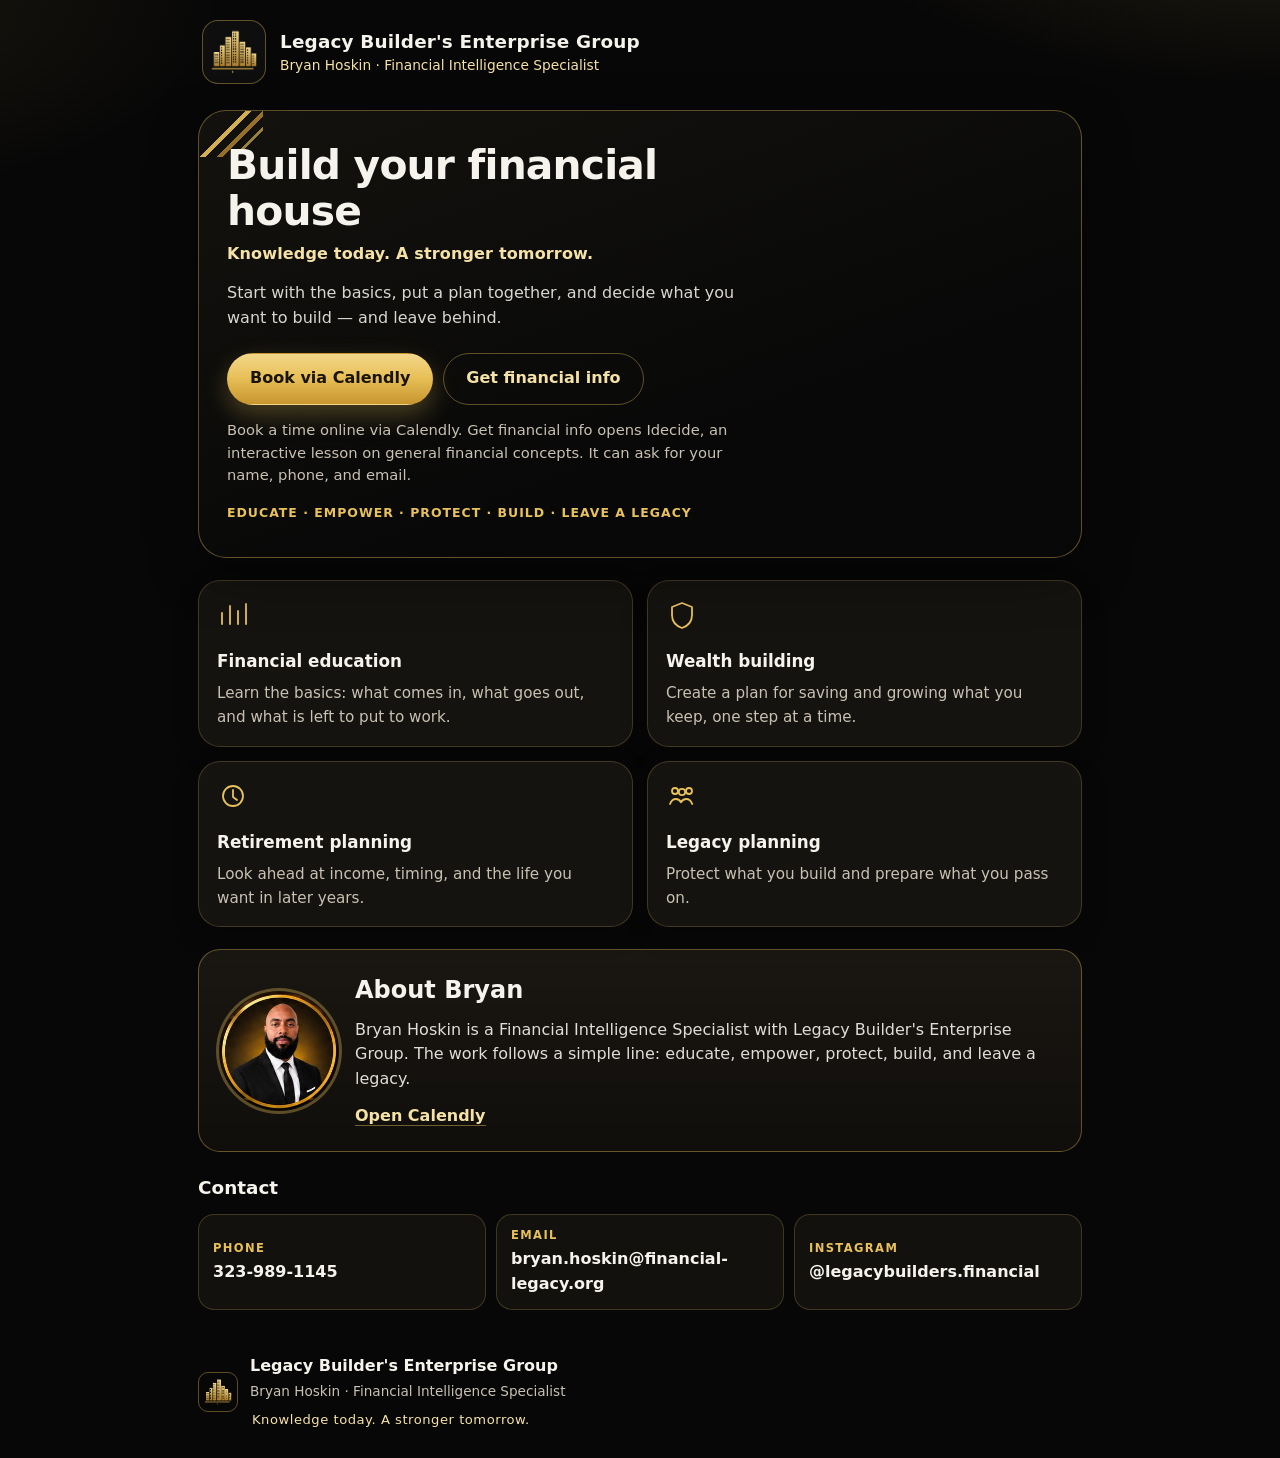
==== index.html @ 6935b5b0 "Publish Legacy Builders landing (Bryan Hoskin)" ====
<!DOCTYPE html>
<html lang="en">
<head>
  <meta charset="utf-8" />
  <meta name="viewport" content="width=device-width, initial-scale=1" />
  <title>Legacy Builder's Enterprise Group | Bryan Hoskin</title>
  <meta name="description" content="Legacy Builder's Enterprise Group — Bryan Hoskin, Financial Intelligence Specialist. Build your financial house. Book a time or open a short interactive lesson." />
  <meta name="theme-color" content="#070707" />
  <link rel="icon" href="assets/logo.png" />
  <link rel="stylesheet" href="styles.css" />
</head>
<body>
  <header class="top">
    <img class="logo" src="assets/logo.png" width="72" height="72" alt="Legacy Builder's Enterprise Group" />
    <div class="brand">
      <p class="brand-name">Legacy Builder's Enterprise Group</p>
      <p class="brand-sub">Bryan Hoskin · Financial Intelligence Specialist</p>
    </div>
  </header>

  <main>
    <section class="hero">
      <div class="hero-copy">
        <h1>Build your financial house</h1>
        <p class="slogan-line">Knowledge today. A stronger tomorrow.</p>
        <p class="lede">
          Start with the basics, put a plan together, and decide what you want to build — and leave behind.
        </p>
        <div class="cta-row">
          <a id="book-cta" class="btn btn-primary" href="https://calendly.com/bryan-hoskin-financial-legacy" target="_blank" rel="noopener noreferrer">
            Book via Calendly
          </a>
          <a id="info-cta" class="btn btn-secondary" href="https://umustsee.net/KSC9WF" target="_blank" rel="noopener noreferrer">
            Get financial info
          </a>
        </div>
        <p class="cta-note">
          Book a time online via Calendly. Get financial info opens Idecide, an interactive lesson on general financial concepts. It can ask for your name, phone, and email.
        </p>
        <p class="pillars">Educate · Empower · Protect · Build · Leave a Legacy</p>
      </div>
    </section>

    <section class="cards" aria-label="How we can help">
      <article class="card">
        <svg class="icon" viewBox="0 0 32 32" aria-hidden="true">
          <path d="M5 25V14M13 25V7M21 25V12M29 25V5" />
        </svg>
        <h2>Financial education</h2>
        <p>Learn the basics: what comes in, what goes out, and what is left to put to work.</p>
      </article>
      <article class="card">
        <svg class="icon" viewBox="0 0 32 32" aria-hidden="true">
          <path d="M16 4l10 4v8c0 7-4.2 11-10 13C10.2 27 6 23 6 16V8l10-4z" />
        </svg>
        <h2>Wealth building</h2>
        <p>Create a plan for saving and growing what you keep, one step at a time.</p>
      </article>
      <article class="card">
        <svg class="icon" viewBox="0 0 32 32" aria-hidden="true">
          <circle cx="16" cy="16" r="10" />
          <path d="M16 10v7l4 3" />
        </svg>
        <h2>Retirement planning</h2>
        <p>Look ahead at income, timing, and the life you want in later years.</p>
      </article>
      <article class="card">
        <svg class="icon" viewBox="0 0 32 32" aria-hidden="true">
          <circle cx="9" cy="11" r="3" />
          <circle cx="23" cy="11" r="3" />
          <circle cx="16" cy="12" r="3.2" />
          <path d="M4 24c1.2-3.4 3.4-5 6-5s4 1.4 5 3.2C16 20.4 17.6 19 20.2 19s4.8 1.6 6 5" />
        </svg>
        <h2>Legacy planning</h2>
        <p>Protect what you build and prepare what you pass on.</p>
      </article>
    </section>

    <section class="about">
      <img class="portrait" src="assets/headshot.png" width="132" height="132" alt="Bryan Hoskin" />
      <div>
        <h2>About Bryan</h2>
        <p>
          Bryan Hoskin is a Financial Intelligence Specialist with Legacy Builder's Enterprise Group.
          The work follows a simple line: educate, empower, protect, build, and leave a legacy.
        </p>
        <a id="book-link" class="link" href="https://calendly.com/bryan-hoskin-financial-legacy" target="_blank" rel="noopener noreferrer">Open Calendly</a>
      </div>
    </section>

    <section class="contact" aria-labelledby="contact-heading">
      <h2 id="contact-heading">Contact</h2>
      <div class="contact-row">
        <a id="phone-link" class="contact-link" href="tel:+13239891145">
          <span class="contact-k">Phone</span>
          <span id="phone-text" class="contact-v">323-989-1145</span>
        </a>
        <a id="email-link" class="contact-link" href="mailto:bryan.hoskin@financial-legacy.org">
          <span class="contact-k">Email</span>
          <span id="email-text" class="contact-v">bryan.hoskin@financial-legacy.org</span>
        </a>
        <a id="instagram-link" class="contact-link" href="https://www.instagram.com/legacybuilders.financial/" target="_blank" rel="noopener noreferrer">
          <span class="contact-k">Instagram</span>
          <span id="instagram-text" class="contact-v">@legacybuilders.financial</span>
        </a>
      </div>
    </section>
  </main>

  <footer class="foot">
    <img src="assets/logo.png" width="40" height="40" alt="" />
    <div>
      <p class="foot-brand">Legacy Builder's Enterprise Group</p>
      <p class="foot-copy">Bryan Hoskin · Financial Intelligence Specialist</p>
      <p class="foot-slogan"><span>Knowledge today. A stronger tomorrow.</span></p>
    </div>
  </footer>

  <script src="config.js"></script>
  <script src="main.js"></script>
</body>
</html>
---- styles.css ----
:root {
  --black: #070707;
  --black-2: #12110d;
  --panel: #14130f;
  --gold: #e8c15a;
  --gold-2: #f6e2a6;
  --gold-deep: #a67c2d;
  --white: #f6f3ec;
  --muted: #c9c1b2;
  --line: rgba(232, 193, 90, 0.38);
  --shadow: 0 18px 50px rgba(0, 0, 0, 0.35);
  --radius: 22px;
  font-family: "Segoe UI", system-ui, -apple-system, Roboto, Helvetica, Arial, sans-serif;
  color-scheme: dark;
}

* { box-sizing: border-box; }
html, body { margin: 0; padding: 0; }
html { -webkit-text-size-adjust: 100%; }
body {
  color: var(--white);
  background:
    radial-gradient(900px 420px at 100% -10%, rgba(232, 193, 90, 0.16), transparent 55%),
    radial-gradient(700px 380px at -10% 0%, rgba(232, 193, 90, 0.08), transparent 50%),
    var(--black);
  min-height: 100vh;
  line-height: 1.55;
  overflow-x: hidden;
}
img { max-width: 100%; }
a { color: inherit; }
::selection { background: rgba(232, 193, 90, 0.35); color: var(--white); }

.top {
  display: flex;
  align-items: center;
  gap: 14px;
  padding: 20px 22px 8px;
  max-width: 920px;
  margin: 0 auto;
}
.logo {
  width: 64px;
  height: 64px;
  flex: 0 0 auto;
  border-radius: 16px;
  background: rgba(255, 255, 255, 0.03);
  border: 1px solid var(--line);
  padding: 6px;
}
.brand { min-width: 0; }
.brand-name {
  margin: 0;
  font-weight: 800;
  letter-spacing: 0.01em;
  color: var(--white);
  font-size: clamp(0.98rem, 2.8vw, 1.15rem);
  line-height: 1.25;
}
.brand-sub {
  margin: 3px 0 0;
  color: var(--gold-2);
  font-size: 0.86rem;
  line-height: 1.35;
}

main {
  max-width: 920px;
  margin: 0 auto;
  padding: 8px 18px 36px;
}

.hero {
  position: relative;
  margin-top: 10px;
  padding: 22px 20px 26px;
  background:
    linear-gradient(160deg, rgba(20, 19, 15, 0.96) 0%, rgba(8, 8, 8, 0.94) 70%);
  color: var(--white);
  border-radius: calc(var(--radius) + 6px);
  border: 1px solid var(--line);
  box-shadow: var(--shadow);
  overflow: hidden;
}
.hero::before {
  content: "";
  position: absolute;
  top: 0;
  left: 0;
  width: 64px;
  height: 46px;
  z-index: 0;
  background:
    linear-gradient(135deg, transparent 42%, var(--gold) 42%, var(--gold) 48%, transparent 48%),
    linear-gradient(135deg, transparent 58%, var(--gold-deep) 58%, var(--gold-deep) 63%, transparent 63%),
    linear-gradient(135deg, transparent 72%, rgba(232, 193, 90, 0.7) 72%, rgba(232, 193, 90, 0.7) 76%, transparent 76%);
  opacity: 0.9;
  pointer-events: none;
}
.hero-copy { position: relative; z-index: 1; }
.hero h1 {
  margin: 0 0 8px;
  font-size: clamp(1.7rem, 6vw, 2.55rem);
  line-height: 1.12;
  letter-spacing: -0.02em;
  max-width: 16ch;
}
.slogan-line {
  margin: 0 0 14px;
  color: var(--gold-2);
  font-weight: 700;
  letter-spacing: 0.01em;
}
.lede {
  margin: 0 0 22px;
  color: rgba(246, 243, 236, 0.88);
  max-width: 38rem;
}
.cta-row {
  display: flex;
  flex-direction: column;
  align-items: stretch;
  gap: 10px;
}
.btn {
  display: inline-flex;
  align-items: center;
  justify-content: center;
  min-height: 52px;
  padding: 0 22px;
  border-radius: 999px;
  font-weight: 800;
  text-decoration: none;
  text-align: center;
  border: 1px solid transparent;
  transition: transform 0.15s ease, box-shadow 0.15s ease, background 0.15s ease, border-color 0.15s ease;
}
.btn:focus-visible,
.contact-link:focus-visible,
.link:focus-visible {
  outline: 2px solid var(--gold-2);
  outline-offset: 3px;
}
.btn-primary {
  background: linear-gradient(180deg, #f3d78a, var(--gold) 45%, #c9962e);
  color: #1a1408;
  box-shadow: 0 10px 24px rgba(232, 193, 90, 0.28);
}
.btn-primary:hover { transform: translateY(-1px); }
.btn-primary:active { transform: translateY(0); }
.btn-secondary {
  background: transparent;
  color: var(--gold-2);
  border-color: var(--line);
}
.btn-secondary:hover { background: rgba(232, 193, 90, 0.08); }
.cta-note {
  margin: 14px 0 0;
  color: var(--muted);
  font-size: 0.92rem;
  max-width: 40rem;
}
.pillars {
  margin: 16px 0 0;
  color: var(--gold);
  font-size: 0.78rem;
  font-weight: 700;
  letter-spacing: 0.08em;
  text-transform: uppercase;
}

.cards {
  display: grid;
  grid-template-columns: 1fr;
  gap: 14px;
  margin: 22px 0;
}
.card {
  background: var(--panel);
  border: 1px solid rgba(232, 193, 90, 0.22);
  border-radius: var(--radius);
  padding: 18px 18px 16px;
  box-shadow: 0 8px 24px rgba(0, 0, 0, 0.22);
}
.icon {
  width: 32px;
  height: 32px;
  stroke: var(--gold);
  fill: none;
  stroke-width: 1.8;
  stroke-linecap: round;
  stroke-linejoin: round;
  margin-bottom: 10px;
}
.card h2 {
  margin: 0 0 8px;
  font-size: 1.05rem;
  color: var(--white);
}
.card p { margin: 0; color: var(--muted); font-size: 0.95rem; }

.about {
  display: flex;
  flex-direction: column;
  align-items: center;
  text-align: center;
  gap: 16px;
  background: linear-gradient(180deg, #1a1712, #100e0b);
  border-radius: var(--radius);
  padding: 22px 20px;
  border: 1px solid var(--line);
}
.portrait {
  width: 120px;
  height: 120px;
  border-radius: 50%;
  object-fit: cover;
  flex: 0 0 auto;
  box-shadow: 0 0 0 3px rgba(232, 193, 90, 0.35);
}
.about h2 { margin: 0 0 8px; color: var(--white); }
.about p { margin: 0 0 12px; color: rgba(246, 243, 236, 0.9); }
.link {
  color: var(--gold-2);
  font-weight: 700;
  text-decoration: none;
  border-bottom: 1px solid rgba(232, 193, 90, 0.45);
}
.link:hover { color: var(--white); }

.contact { margin-top: 22px; }
.contact h2 {
  margin: 0 0 12px;
  font-size: 1.15rem;
}
.contact-row {
  display: grid;
  grid-template-columns: 1fr;
  gap: 10px;
}
.contact-link {
  display: flex;
  flex-direction: column;
  gap: 2px;
  min-height: 52px;
  justify-content: center;
  text-decoration: none;
  background: var(--black-2);
  border: 1px solid rgba(232, 193, 90, 0.22);
  border-radius: 16px;
  padding: 12px 14px;
}
.contact-link:hover { border-color: var(--gold); }
.contact-k {
  color: var(--gold);
  font-size: 0.72rem;
  font-weight: 800;
  letter-spacing: 0.12em;
  text-transform: uppercase;
}
.contact-v {
  color: var(--white);
  font-weight: 700;
  overflow-wrap: anywhere;
}

.foot {
  max-width: 920px;
  margin: 0 auto 28px;
  padding: 8px 18px 0;
  display: flex;
  gap: 12px;
  align-items: center;
  color: var(--muted);
}
.foot img {
  width: 40px;
  height: 40px;
  border-radius: 10px;
  border: 1px solid var(--line);
  padding: 4px;
  flex: 0 0 auto;
}
.foot-brand { margin: 0; font-weight: 700; color: var(--white); }
.foot-copy { margin: 2px 0 0; font-size: 0.85rem; }
.foot-slogan {
  margin: 8px 0 0;
  font-size: 0.82rem;
  letter-spacing: 0.04em;
  color: var(--gold-2);
}
.foot-slogan span {
  display: inline-block;
  padding: 0 2px;
}

@media (min-width: 560px) {
  .cta-row { flex-direction: row; flex-wrap: wrap; align-items: center; }
  .btn { width: auto; }
}
@media (min-width: 720px) {
  .cards { grid-template-columns: 1fr 1fr; }
  .about {
    flex-direction: row;
    text-align: left;
    align-items: center;
  }
  .contact-row { grid-template-columns: 1fr 1fr; }
  .hero { padding: 32px 28px 34px; }
  }
@media (min-width: 880px) {
  .hero-copy { max-width: 32rem; }
  .contact-row { grid-template-columns: repeat(3, 1fr); }
}

@media (prefers-reduced-motion: reduce) {
  .btn { transition: none; }
  .btn-primary:hover { transform: none; }
}
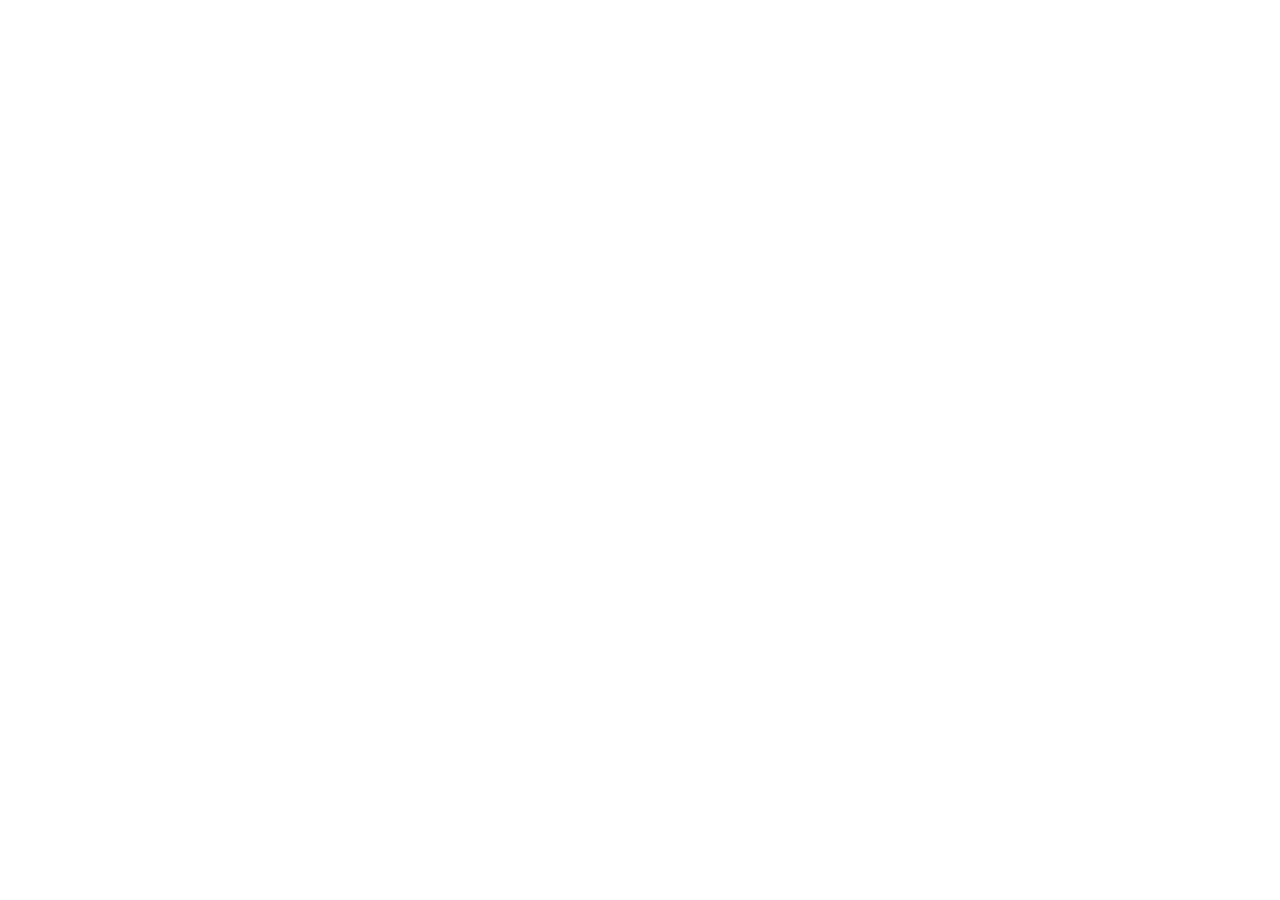
==== commit 1a1a6721: "Redirect to org Pages site Point jahshuamaxwell.github.io/legacy-builders to https://legacy-builders" ====
--- a/index.html
+++ b/index.html
@@ -3,120 +3,21 @@
 <head>
   <meta charset="utf-8" />
   <meta name="viewport" content="width=device-width, initial-scale=1" />
-  <title>Legacy Builder's Enterprise Group | Bryan Hoskin</title>
-  <meta name="description" content="Legacy Builder's Enterprise Group — Bryan Hoskin, Financial Intelligence Specialist. Build your financial house. Book a time or open a short interactive lesson." />
-  <meta name="theme-color" content="#070707" />
-  <link rel="icon" href="assets/logo.png" />
-  <link rel="stylesheet" href="styles.css" />
+  <title>Moved — Legacy Builder's Enterprise Group</title>
+  <meta http-equiv="refresh" content="0; url=https://legacy-builders-financial.github.io/" />
+  <link rel="canonical" href="https://legacy-builders-financial.github.io/" />
+  <script>location.replace("https://legacy-builders-financial.github.io/");</script>
+  <style>
+    body { font-family: system-ui, sans-serif; background: #070707; color: #f6f3ec;
+      display: flex; min-height: 100vh; align-items: center; justify-content: center; margin: 0; }
+    a { color: #e8c15a; }
+    .box { text-align: center; padding: 2rem; max-width: 28rem; }
+  </style>
 </head>
 <body>
-  <header class="top">
-    <img class="logo" src="assets/logo.png" width="72" height="72" alt="Legacy Builder's Enterprise Group" />
-    <div class="brand">
-      <p class="brand-name">Legacy Builder's Enterprise Group</p>
-      <p class="brand-sub">Bryan Hoskin · Financial Intelligence Specialist</p>
-    </div>
-  </header>
-
-  <main>
-    <section class="hero">
-      <div class="hero-copy">
-        <h1>Build your financial house</h1>
-        <p class="slogan-line">Knowledge today. A stronger tomorrow.</p>
-        <p class="lede">
-          Start with the basics, put a plan together, and decide what you want to build — and leave behind.
-        </p>
-        <div class="cta-row">
-          <a id="book-cta" class="btn btn-primary" href="https://calendly.com/bryan-hoskin-financial-legacy" target="_blank" rel="noopener noreferrer">
-            Book via Calendly
-          </a>
-          <a id="info-cta" class="btn btn-secondary" href="https://umustsee.net/KSC9WF" target="_blank" rel="noopener noreferrer">
-            Get financial info
-          </a>
-        </div>
-        <p class="cta-note">
-          Book a time online via Calendly. Get financial info opens Idecide, an interactive lesson on general financial concepts. It can ask for your name, phone, and email.
-        </p>
-        <p class="pillars">Educate · Empower · Protect · Build · Leave a Legacy</p>
-      </div>
-    </section>
-
-    <section class="cards" aria-label="How we can help">
-      <article class="card">
-        <svg class="icon" viewBox="0 0 32 32" aria-hidden="true">
-          <path d="M5 25V14M13 25V7M21 25V12M29 25V5" />
-        </svg>
-        <h2>Financial education</h2>
-        <p>Learn the basics: what comes in, what goes out, and what is left to put to work.</p>
-      </article>
-      <article class="card">
-        <svg class="icon" viewBox="0 0 32 32" aria-hidden="true">
-          <path d="M16 4l10 4v8c0 7-4.2 11-10 13C10.2 27 6 23 6 16V8l10-4z" />
-        </svg>
-        <h2>Wealth building</h2>
-        <p>Create a plan for saving and growing what you keep, one step at a time.</p>
-      </article>
-      <article class="card">
-        <svg class="icon" viewBox="0 0 32 32" aria-hidden="true">
-          <circle cx="16" cy="16" r="10" />
-          <path d="M16 10v7l4 3" />
-        </svg>
-        <h2>Retirement planning</h2>
-        <p>Look ahead at income, timing, and the life you want in later years.</p>
-      </article>
-      <article class="card">
-        <svg class="icon" viewBox="0 0 32 32" aria-hidden="true">
-          <circle cx="9" cy="11" r="3" />
-          <circle cx="23" cy="11" r="3" />
-          <circle cx="16" cy="12" r="3.2" />
-          <path d="M4 24c1.2-3.4 3.4-5 6-5s4 1.4 5 3.2C16 20.4 17.6 19 20.2 19s4.8 1.6 6 5" />
-        </svg>
-        <h2>Legacy planning</h2>
-        <p>Protect what you build and prepare what you pass on.</p>
-      </article>
-    </section>
-
-    <section class="about">
-      <img class="portrait" src="assets/headshot.png" width="132" height="132" alt="Bryan Hoskin" />
-      <div>
-        <h2>About Bryan</h2>
-        <p>
-          Bryan Hoskin is a Financial Intelligence Specialist with Legacy Builder's Enterprise Group.
-          The work follows a simple line: educate, empower, protect, build, and leave a legacy.
-        </p>
-        <a id="book-link" class="link" href="https://calendly.com/bryan-hoskin-financial-legacy" target="_blank" rel="noopener noreferrer">Open Calendly</a>
-      </div>
-    </section>
-
-    <section class="contact" aria-labelledby="contact-heading">
-      <h2 id="contact-heading">Contact</h2>
-      <div class="contact-row">
-        <a id="phone-link" class="contact-link" href="tel:+13239891145">
-          <span class="contact-k">Phone</span>
-          <span id="phone-text" class="contact-v">323-989-1145</span>
-        </a>
-        <a id="email-link" class="contact-link" href="mailto:bryan.hoskin@financial-legacy.org">
-          <span class="contact-k">Email</span>
-          <span id="email-text" class="contact-v">bryan.hoskin@financial-legacy.org</span>
-        </a>
-        <a id="instagram-link" class="contact-link" href="https://www.instagram.com/legacybuilders.financial/" target="_blank" rel="noopener noreferrer">
-          <span class="contact-k">Instagram</span>
-          <span id="instagram-text" class="contact-v">@legacybuilders.financial</span>
-        </a>
-      </div>
-    </section>
-  </main>
-
-  <footer class="foot">
-    <img src="assets/logo.png" width="40" height="40" alt="" />
-    <div>
-      <p class="foot-brand">Legacy Builder's Enterprise Group</p>
-      <p class="foot-copy">Bryan Hoskin · Financial Intelligence Specialist</p>
-      <p class="foot-slogan"><span>Knowledge today. A stronger tomorrow.</span></p>
-    </div>
-  </footer>
-
-  <script src="config.js"></script>
-  <script src="main.js"></script>
+  <div class="box">
+    <p>This site has moved.</p>
+    <p><a href="https://legacy-builders-financial.github.io/">Continue to Legacy Builder's Enterprise Group</a></p>
+  </div>
 </body>
 </html>
